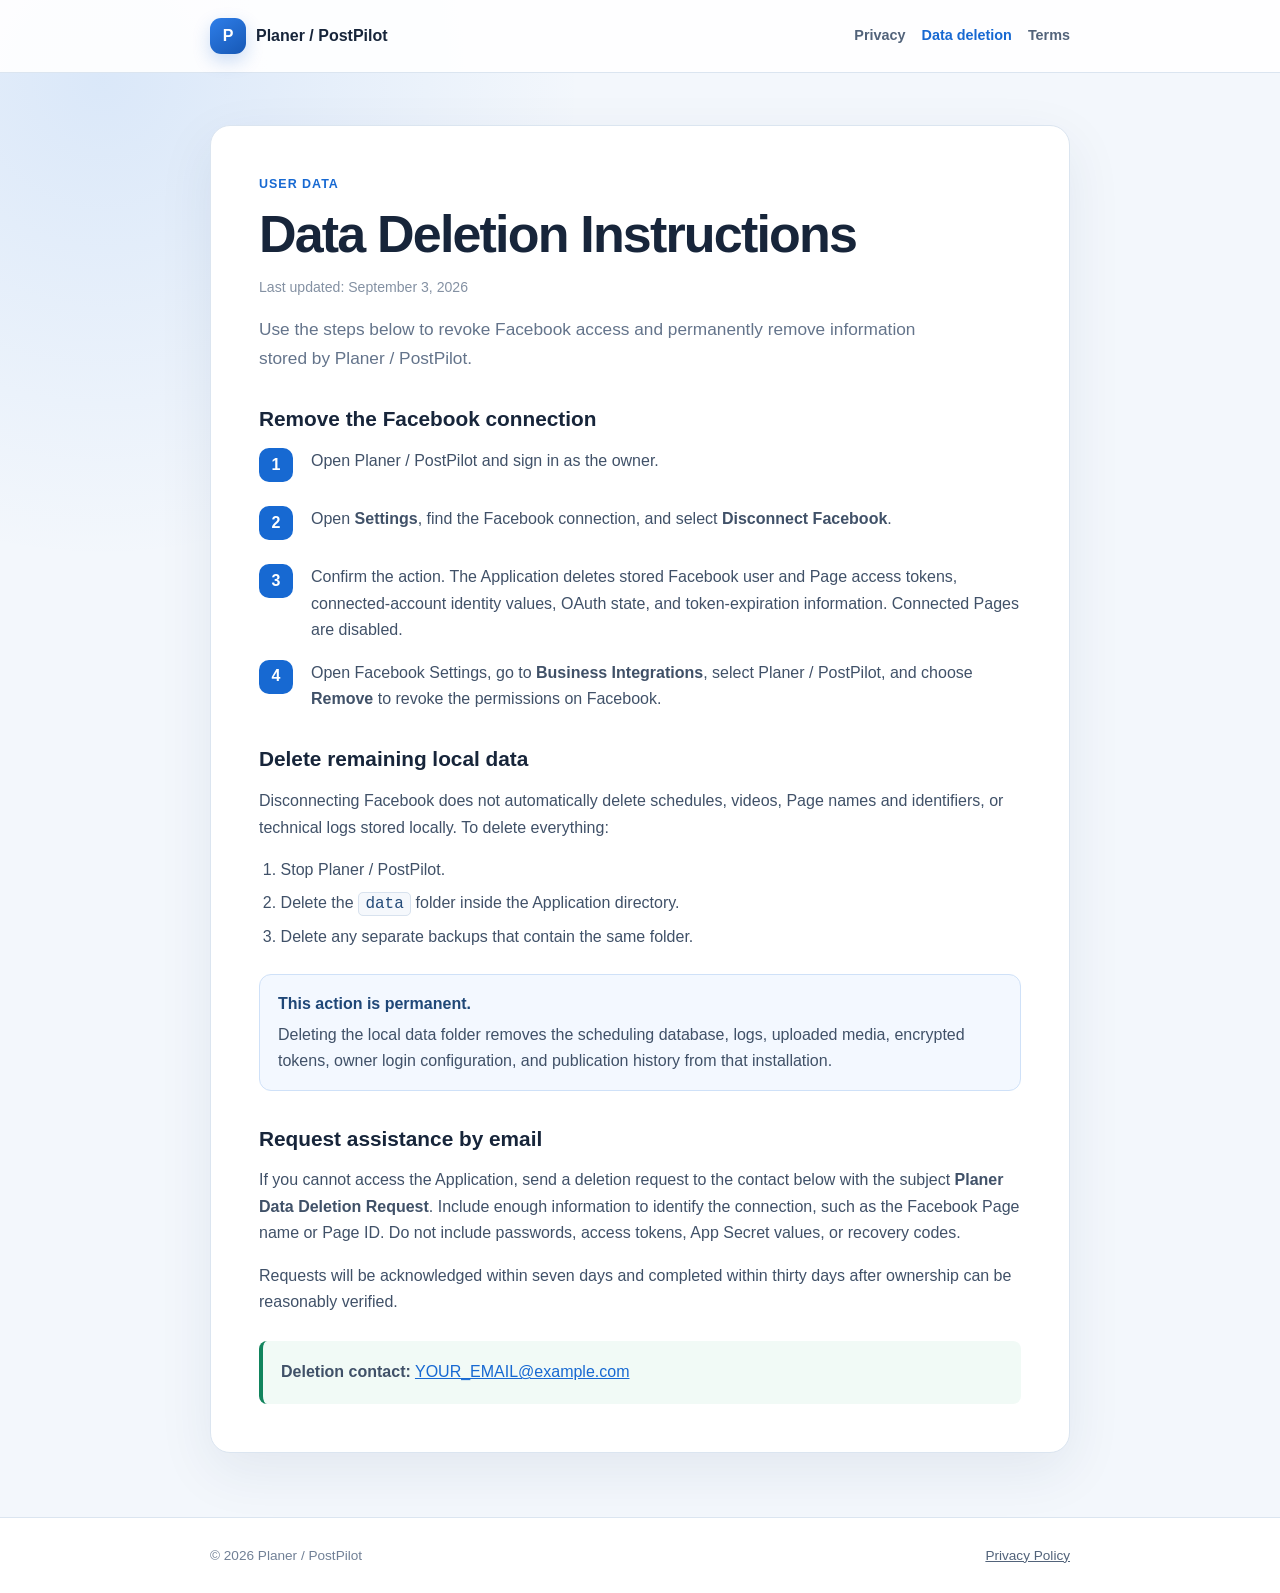
==== data-deletion.html @ bf337dd3 "Add files via upload" ====
<!doctype html>
<html lang="en">
<head>
  <meta charset="utf-8">
  <meta name="viewport" content="width=device-width, initial-scale=1">
  <meta name="description" content="User Data Deletion Instructions for Planer / PostPilot.">
  <title>Data Deletion — Planer / PostPilot</title>
  <link rel="stylesheet" href="styles.css">
</head>
<body>
  <header class="site-header">
    <div class="header-inner">
      <a class="brand" href="index.html"><span class="brand-mark">P</span>Planer / PostPilot</a>
      <nav aria-label="Legal pages">
        <a href="privacy.html">Privacy</a>
        <a href="data-deletion.html" aria-current="page">Data deletion</a>
        <a href="terms.html">Terms</a>
      </nav>
    </div>
  </header>
  <main>
    <article class="document">
      <p class="eyebrow">User data</p>
      <h1>Data Deletion Instructions</h1>
      <p class="updated">Last updated: September 3, 2026</p>
      <p class="lead">Use the steps below to revoke Facebook access and permanently remove information stored by Planer / PostPilot.</p>

      <h2>Remove the Facebook connection</h2>
      <ol class="steps">
        <li>Open Planer / PostPilot and sign in as the owner.</li>
        <li>Open <strong>Settings</strong>, find the Facebook connection, and select <strong>Disconnect Facebook</strong>.</li>
        <li>Confirm the action. The Application deletes stored Facebook user and Page access tokens, connected-account identity values, OAuth state, and token-expiration information. Connected Pages are disabled.</li>
        <li>Open Facebook Settings, go to <strong>Business Integrations</strong>, select Planer / PostPilot, and choose <strong>Remove</strong> to revoke the permissions on Facebook.</li>
      </ol>

      <h2>Delete remaining local data</h2>
      <p>Disconnecting Facebook does not automatically delete schedules, videos, Page names and identifiers, or technical logs stored locally. To delete everything:</p>
      <ol>
        <li>Stop Planer / PostPilot.</li>
        <li>Delete the <code>data</code> folder inside the Application directory.</li>
        <li>Delete any separate backups that contain the same folder.</li>
      </ol>
      <div class="notice">
        <strong>This action is permanent.</strong>
        <p>Deleting the local data folder removes the scheduling database, logs, uploaded media, encrypted tokens, owner login configuration, and publication history from that installation.</p>
      </div>

      <h2>Request assistance by email</h2>
      <p>If you cannot access the Application, send a deletion request to the contact below with the subject <strong>Planer Data Deletion Request</strong>. Include enough information to identify the connection, such as the Facebook Page name or Page ID. Do not include passwords, access tokens, App Secret values, or recovery codes.</p>
      <p>Requests will be acknowledged within seven days and completed within thirty days after ownership can be reasonably verified.</p>

      <div class="contact-box">
        <p><strong>Deletion contact:</strong> <a href="mailto:vydicharm@gmail.com">YOUR_EMAIL@example.com</a></p>
      </div>
    </article>
  </main>
  <footer><div class="footer-inner"><span>© 2026 Planer / PostPilot</span><a href="privacy.html">Privacy Policy</a></div></footer>
</body>
</html>
---- styles.css ----
:root {
  color-scheme: light;
  --ink: #17253a;
  --muted: #64748b;
  --line: #dbe5f0;
  --paper: #ffffff;
  --wash: #f3f7fc;
  --blue: #1769d2;
  --blue-dark: #0f4fa5;
  --green: #11845d;
}

* { box-sizing: border-box; }

html { scroll-behavior: smooth; }

body {
  margin: 0;
  color: var(--ink);
  background:
    radial-gradient(circle at 8% 5%, rgba(39, 121, 226, .12), transparent 30rem),
    var(--wash);
  font: 16px/1.65 -apple-system, BlinkMacSystemFont, "Segoe UI", sans-serif;
}

a { color: var(--blue); }
a:hover { color: var(--blue-dark); }

.site-header {
  border-bottom: 1px solid var(--line);
  background: rgba(255, 255, 255, .92);
}

.header-inner,
main,
.footer-inner {
  width: min(100% - 32px, 860px);
  margin-inline: auto;
}

.header-inner {
  min-height: 72px;
  display: flex;
  align-items: center;
  justify-content: space-between;
  gap: 24px;
}

.brand {
  display: inline-flex;
  align-items: center;
  gap: 10px;
  color: var(--ink);
  font-weight: 800;
  text-decoration: none;
}

.brand-mark {
  width: 36px;
  height: 36px;
  display: grid;
  place-items: center;
  border-radius: 11px;
  color: white;
  background: linear-gradient(145deg, #2e7ee9, #1758b5);
  box-shadow: 0 7px 18px rgba(23, 105, 210, .22);
}

nav { display: flex; flex-wrap: wrap; gap: 16px; }
nav a { color: #52637a; font-size: .9rem; font-weight: 650; text-decoration: none; }
nav a[aria-current="page"] { color: var(--blue); }

main { padding-block: 52px 64px; }

.document {
  padding: clamp(24px, 5vw, 48px);
  border: 1px solid var(--line);
  border-radius: 20px;
  background: var(--paper);
  box-shadow: 0 18px 55px rgba(30, 55, 88, .08);
}

.eyebrow {
  margin: 0 0 8px;
  color: var(--blue);
  font-size: .78rem;
  font-weight: 800;
  letter-spacing: .08em;
  text-transform: uppercase;
}

h1, h2 { line-height: 1.2; }
h1 { margin: 0; font-size: clamp(2rem, 6vw, 3.25rem); letter-spacing: -.035em; }
h2 { margin: 2.2rem 0 .65rem; font-size: 1.3rem; }
p, li { color: #405168; }
.lead { max-width: 680px; margin: 16px 0 0; color: var(--muted); font-size: 1.08rem; }
.updated { margin: 11px 0 0; color: #8491a3; font-size: .88rem; }
ul, ol { padding-left: 1.35rem; }
li + li { margin-top: .4rem; }

.notice {
  margin: 24px 0;
  padding: 16px 18px;
  border: 1px solid #cfe1f8;
  border-radius: 12px;
  background: #f3f8ff;
}
.notice strong { color: #1f4777; }
.notice p { margin: 4px 0 0; }

.cards {
  margin-top: 28px;
  display: grid;
  grid-template-columns: repeat(3, minmax(0, 1fr));
  gap: 12px;
}
.card {
  padding: 18px;
  border: 1px solid var(--line);
  border-radius: 14px;
  color: inherit;
  background: #fbfdff;
  text-decoration: none;
}
.card:hover { border-color: #a9c9f1; box-shadow: 0 8px 22px rgba(23, 80, 150, .08); }
.card strong { display: block; color: #243a56; }
.card span { display: block; margin-top: 5px; color: var(--muted); font-size: .9rem; }

.steps { counter-reset: steps; list-style: none; padding: 0; }
.steps li { position: relative; min-height: 42px; padding-left: 52px; }
.steps li::before {
  counter-increment: steps;
  content: counter(steps);
  position: absolute;
  left: 0;
  top: 0;
  width: 34px;
  height: 34px;
  display: grid;
  place-items: center;
  border-radius: 10px;
  color: white;
  background: var(--blue);
  font-weight: 800;
}
.steps li + li { margin-top: 16px; }

code {
  padding: .15rem .4rem;
  border: 1px solid #d8e2ee;
  border-radius: 5px;
  color: #244b79;
  background: #f5f8fc;
}

.contact-box {
  margin-top: 26px;
  padding: 18px;
  border-left: 4px solid var(--green);
  border-radius: 8px;
  background: #f1faf6;
}
.contact-box p { margin: 0; }

footer { border-top: 1px solid var(--line); background: #fff; }
.footer-inner {
  min-height: 76px;
  display: flex;
  align-items: center;
  justify-content: space-between;
  gap: 16px;
  color: #718096;
  font-size: .85rem;
}
.footer-inner a { color: #52637a; }

@media (max-width: 700px) {
  .header-inner { padding-block: 14px; align-items: flex-start; flex-direction: column; gap: 10px; }
  nav { gap: 12px; }
  main { padding-block: 24px 40px; }
  .cards { grid-template-columns: 1fr; }
  .footer-inner { padding-block: 18px; align-items: flex-start; flex-direction: column; }
}
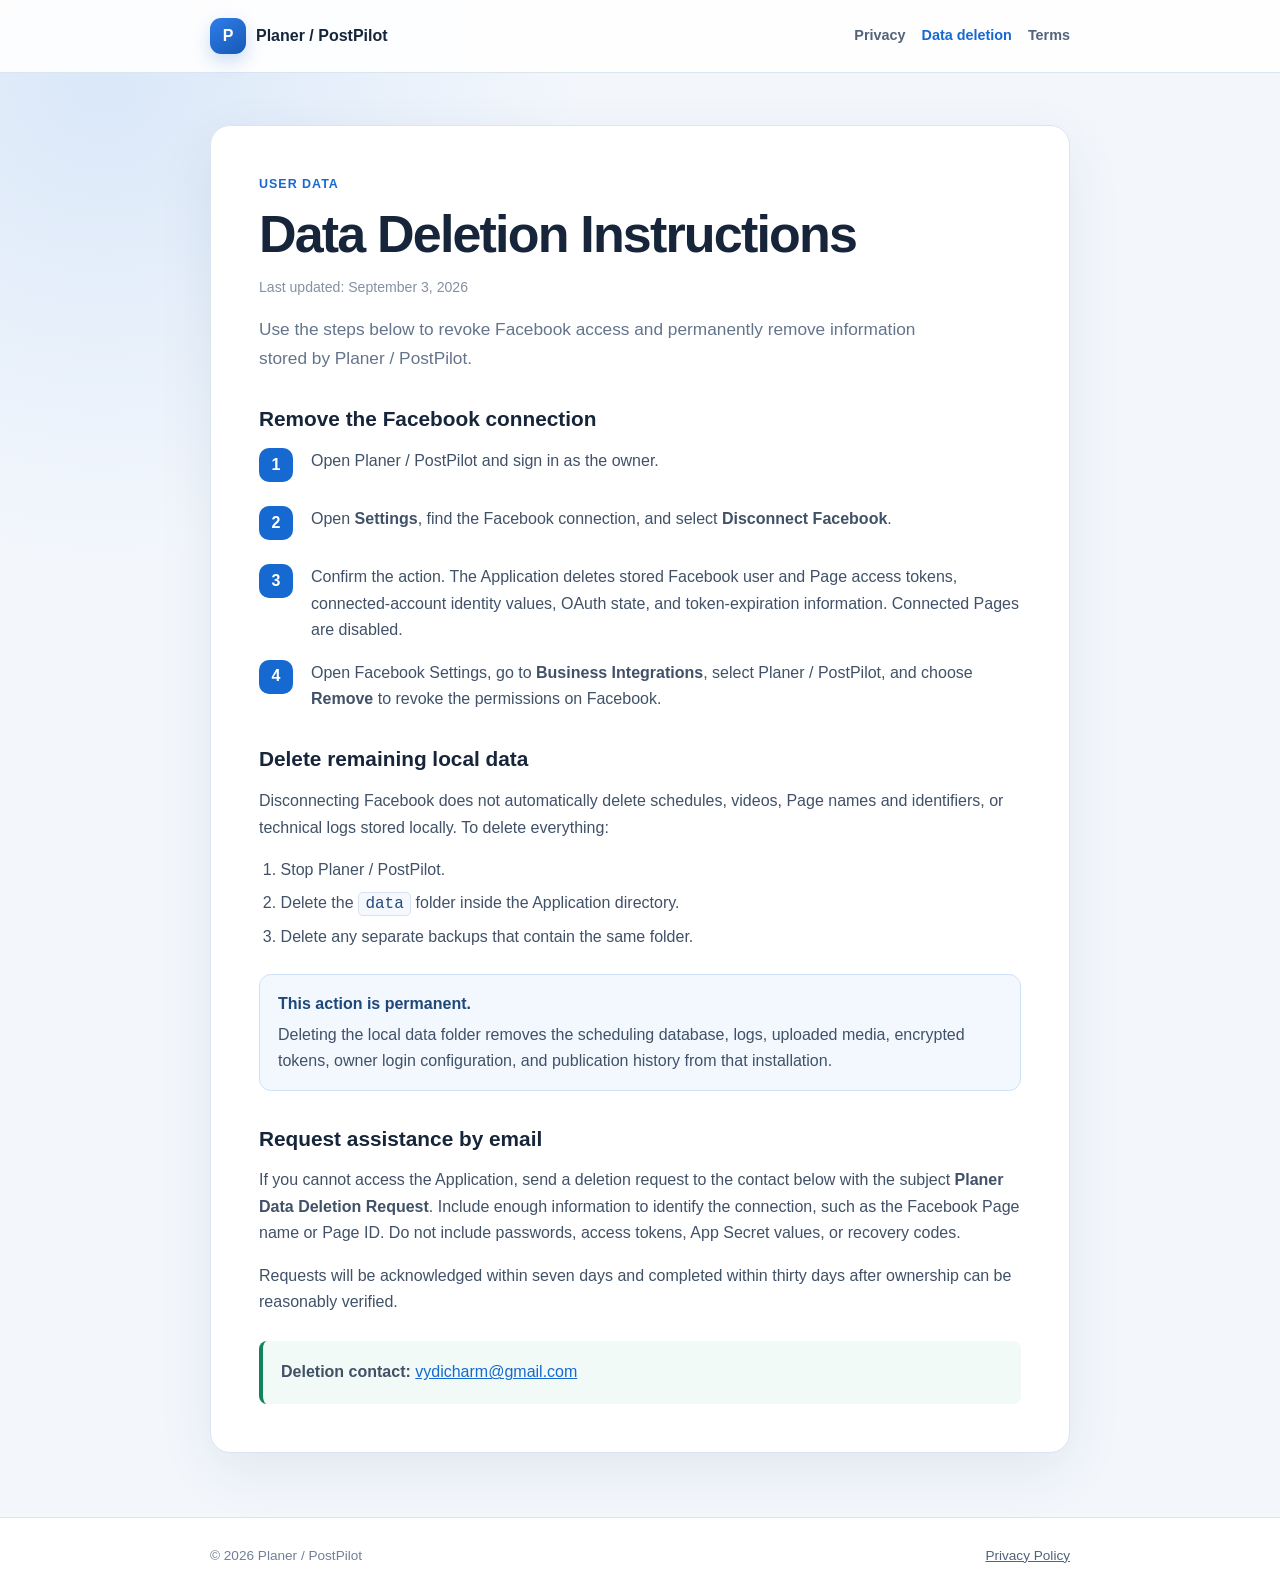
==== commit 29d9cd16: "Update data-deletion.html" ====
--- a/data-deletion.html
+++ b/data-deletion.html
@@ -50,7 +50,7 @@
       <p>Requests will be acknowledged within seven days and completed within thirty days after ownership can be reasonably verified.</p>
 
       <div class="contact-box">
-        <p><strong>Deletion contact:</strong> <a href="mailto:vydicharm@gmail.com">YOUR_EMAIL@example.com</a></p>
+        <p><strong>Deletion contact:</strong> <a href="mailto:vydicharm@gmail.com">vydicharm@gmail.com</a></p>
       </div>
     </article>
   </main>
